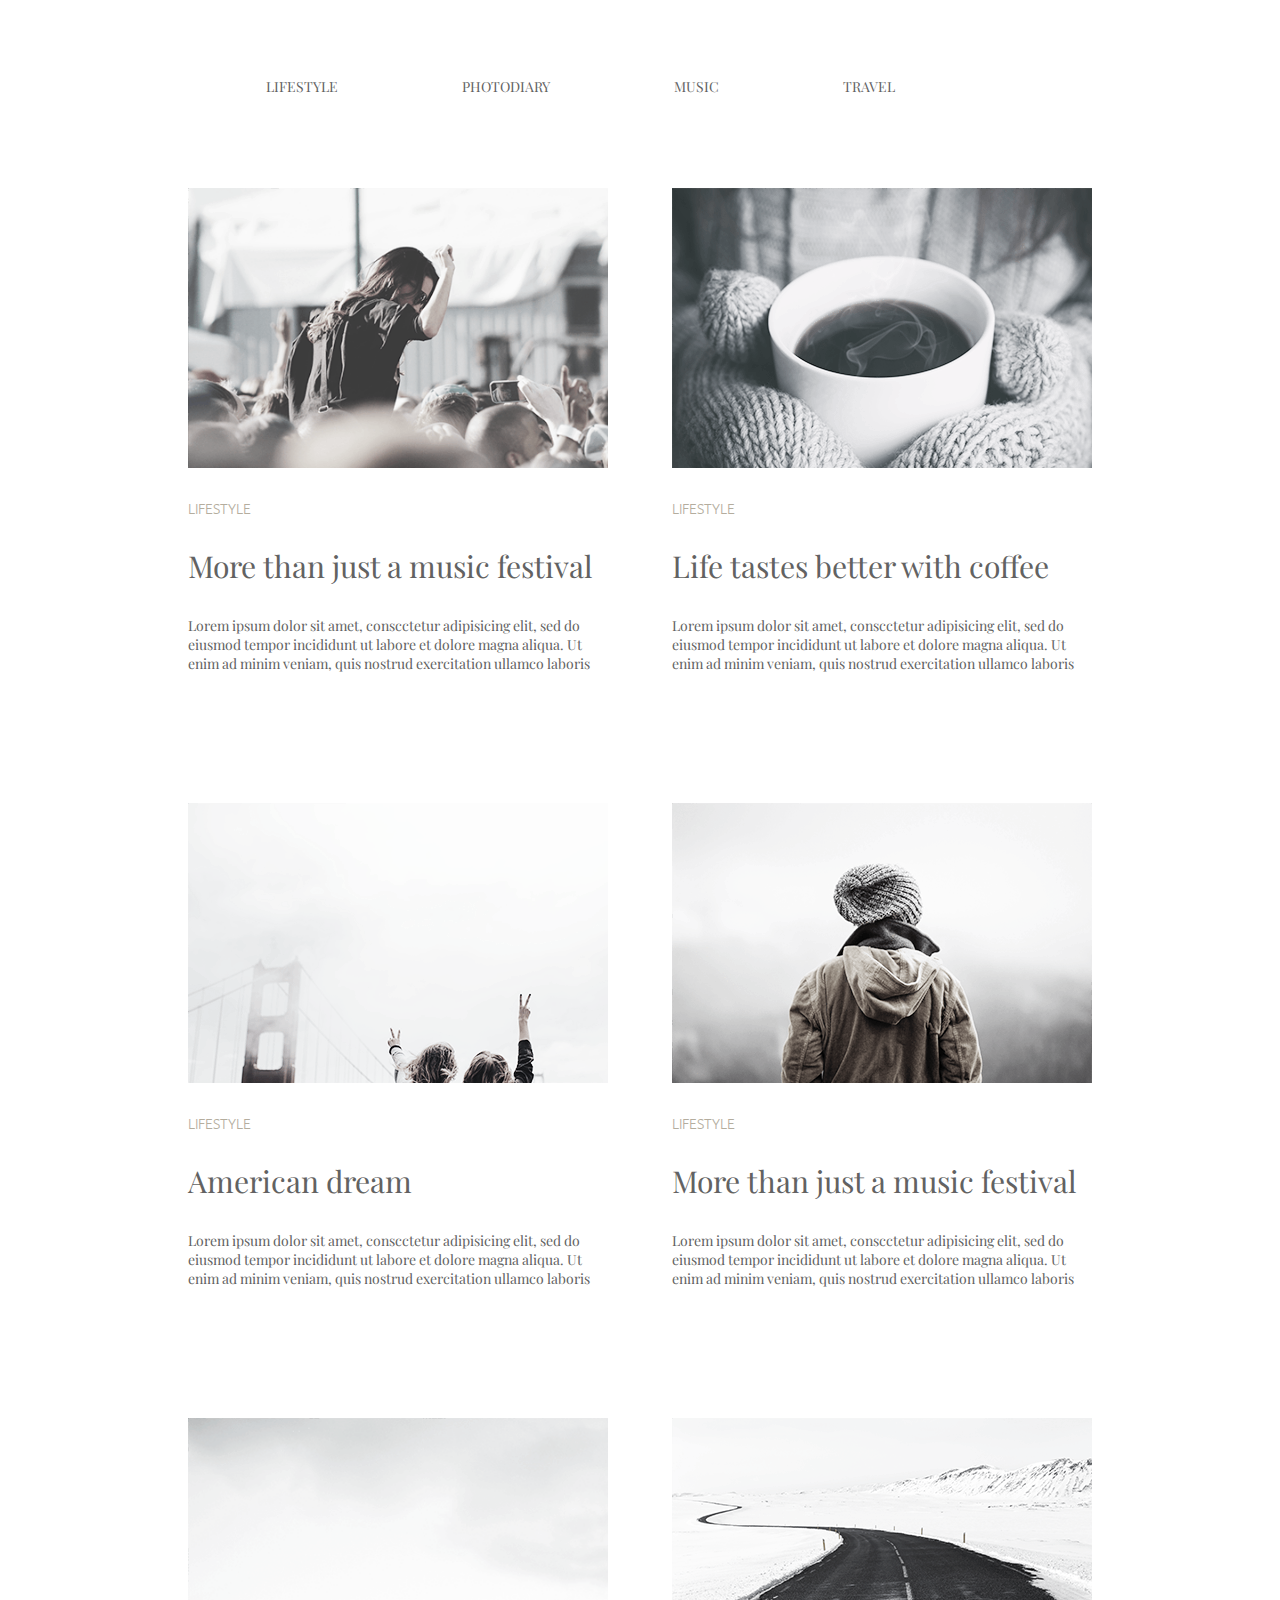
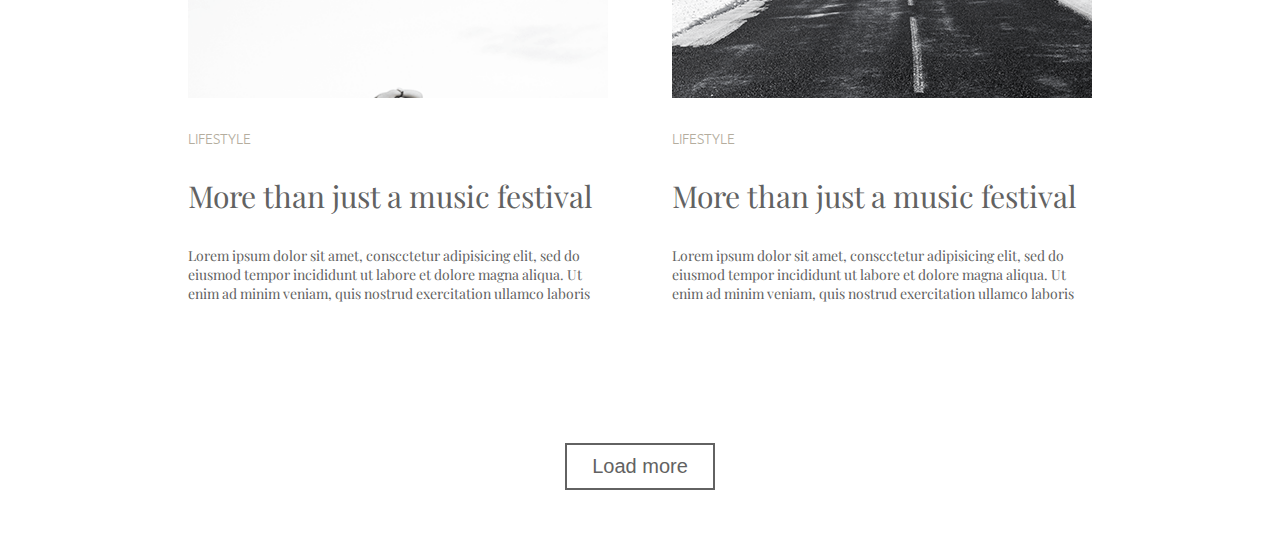
==== lesson_03/index.html @ c51d5363 "added module_3" ====
<!DOCTYPE html>
<html lang="en">
<head>
    <meta charset="UTF-8">
    <meta name="viewport" content="width=device-width, initial-scale=1.0">
    <link rel="stylesheet" href="./css/style.css">
    <title>Homework_03</title>
</head>
<body>
    <header>
        <nav class="menu">
            <div class="container">
                <span class="links"><a class="menu_item_link" href="#">Lifestyle</a></span>
                <span class="links"><a class="menu_item_link" href="#">photodiary</a></span>
                <span class="links"><a class="menu_item_link" href="#">music</a></span>
                <span class="links"><a class="menu_item_link" href="#">Travel</a></span>
    </div>
        </nav>
    </header>

    <main class="main">
        <section class="section">

            <div class="img_wrapper">
            <img class="lifestyle" src="./images/photo1.png" alt="Lifestyle">
        </div>
            <h4 class="subtitle">Lifestyle</h4>
            <h2 class="title">More than just a music festival</h2>
            <p class="main_text">Lorem ipsum dolor sit amet, conscctetur adipisicing elit, sed do eiusmod tempor incididunt ut labore et dolore magna aliqua. Ut enim ad minim veniam, quis nostrud exercitation ullamco laboris</p>

        </section>

        <section class="section">
            <div class="img_wrapper">
            <img class="lifestyle" src="./images/photo2.png" alt="Lifestyle">
        </div>
            <h4 class="subtitle">Lifestyle</h4>
            <h2 class="title">Life tastes better with coffee</h2>
            <p class="main_text">Lorem ipsum dolor sit amet, conscctetur adipisicing elit, sed do eiusmod tempor incididunt ut labore et dolore magna aliqua. Ut enim ad minim veniam, quis nostrud exercitation ullamco laboris</p>

        </section>

        <section class="section">

            <div class="img_wrapper">
            <img class="photodiary" src="./images/photo3.png" alt="photodiary">
        </div>
            <h4 class="subtitle">Lifestyle</h4>
            <h2 class="title">American dream</h2>
            <p class="main_text">Lorem ipsum dolor sit amet, conscctetur adipisicing elit, sed do eiusmod tempor incididunt ut labore et dolore magna aliqua. Ut enim ad minim veniam, quis nostrud exercitation ullamco laboris</p>

        </section>

        <section class="section">
            <div class="img_wrapper">
            <img class="photodiary" src="./images/photo4.png" alt="photodiary">
        </div>
            <h4 class="subtitle">Lifestyle</h4>
            <h2 class="title">More than just a music festival</h2>
            <p class="main_text">Lorem ipsum dolor sit amet, conscctetur adipisicing elit, sed do eiusmod tempor incididunt ut labore et dolore magna aliqua. Ut enim ad minim veniam, quis nostrud exercitation ullamco laboris</p>


        </section>

        <section class="section">

            <div class="img_wrapper">
            <img class="lifestyle" src="./images/photo5.png" alt="Lifestyle">
        </div>
            <h4 class="subtitle">Lifestyle</h4>
            <h2 class="title">More than just a music festival</h2>
            <p class="main_text">Lorem ipsum dolor sit amet, conscctetur adipisicing elit, sed do eiusmod tempor incididunt ut labore et dolore magna aliqua. Ut enim ad minim veniam, quis nostrud exercitation ullamco laboris</p>
        </section>

        <section class="section">

            <div class="img_wrapper">
            <img class="lifestyle" src="./images/photo6.png" alt="Lifestyle">
        </div>
            <h4 class="subtitle">Lifestyle</h4>
            <h2 class="title">More than just a music festival</h2>
            <p class="main_text">Lorem ipsum dolor sit amet, conscctetur adipisicing elit, sed do eiusmod tempor incididunt ut labore et dolore magna aliqua. Ut enim ad minim veniam, quis nostrud exercitation ullamco laboris</p>

        </section>
        <div class="button">
            <button class="button_load"><a class="button_text" href="#">Load more</a></button>
        </div>
    
    </main>
</body>
</html>
---- lesson_03/css/style.css ----
@import "./reset.css";

@import "./header.css";

@import "./main.css";

@import url('https://fonts.googleapis.com/css2?family=Ubuntu:wght@300;400;500;700&display=swap');

@import url('https://fonts.googleapis.com/css2?family=Playfair+Display:wght@400;500;600;700;800;900&family=Ubuntu:wght@300;400;500;700&display=swap');

/* font-family: 'Montserrat', sans-serif; */
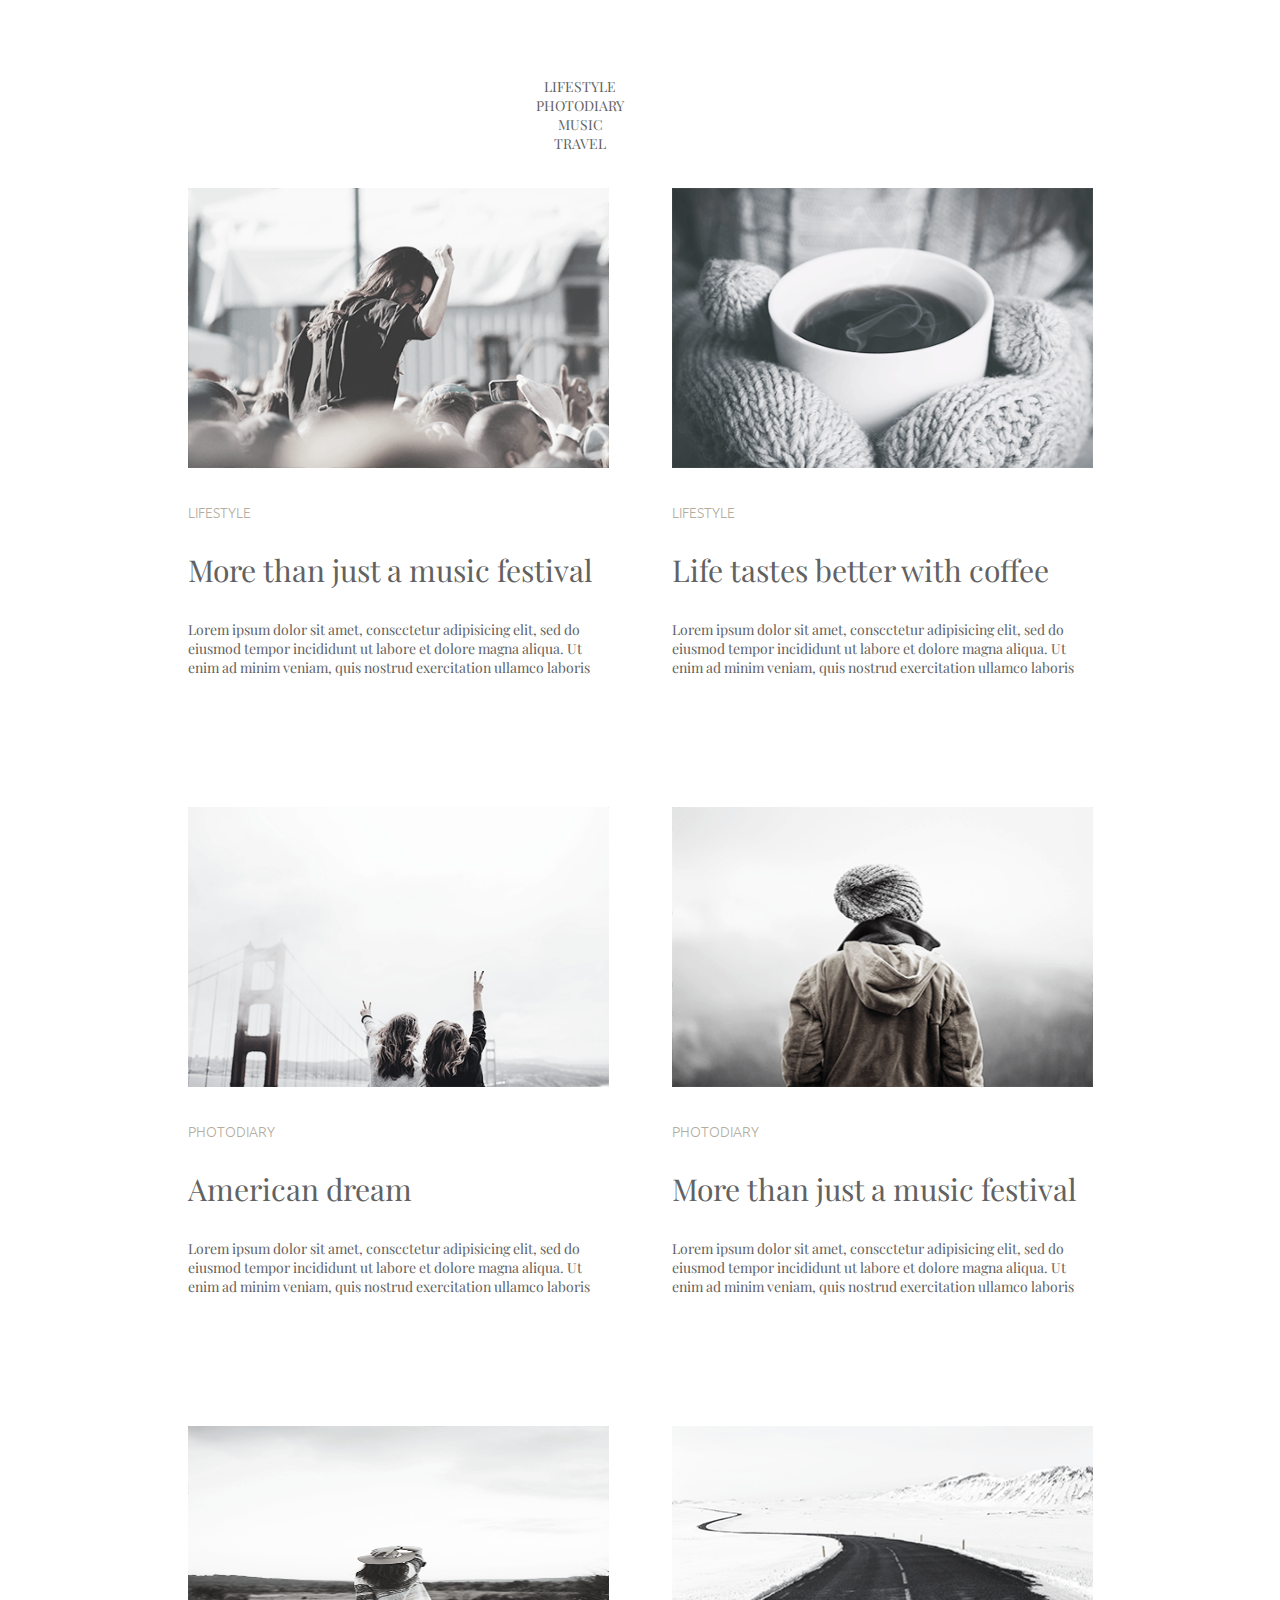
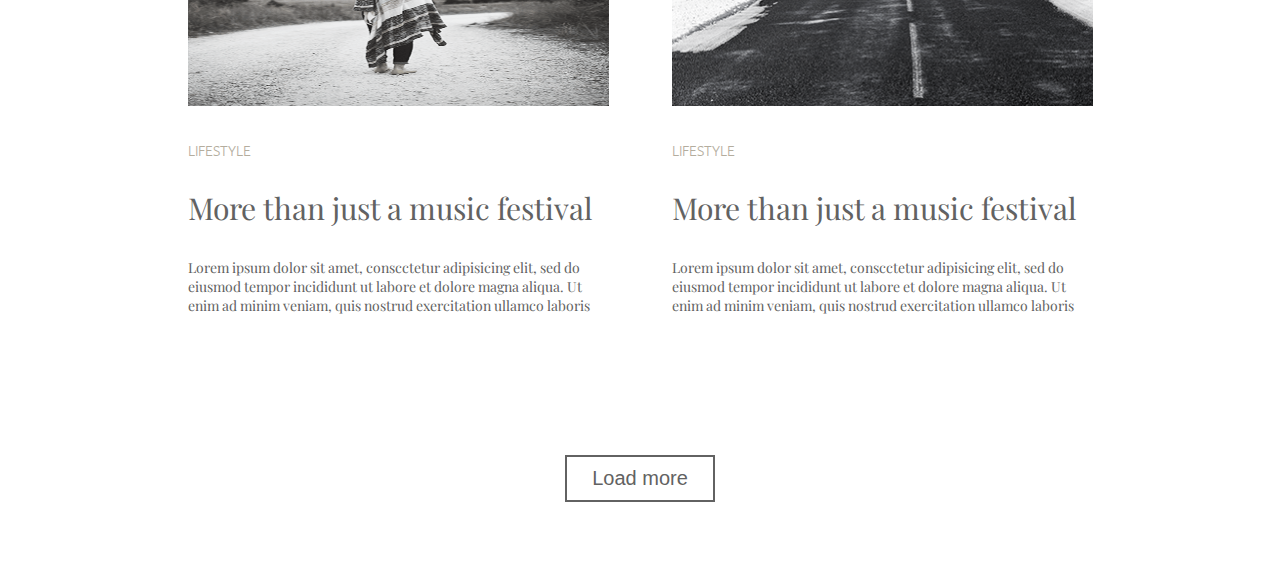
==== commit 212e559d: "added modul_04" ====
--- a/lesson_03/index.html
+++ b/lesson_03/index.html
@@ -10,20 +10,21 @@
     <header>
         <nav class="menu">
             <div class="container">
-                <span class="links"><a class="menu_item_link" href="#">Lifestyle</a></span>
-                <span class="links"><a class="menu_item_link" href="#">photodiary</a></span>
-                <span class="links"><a class="menu_item_link" href="#">music</a></span>
-                <span class="links"><a class="menu_item_link" href="#">Travel</a></span>
+                <ul>
+                <li class="links"><a class="menu_item_link" href="#">Lifestyle</a></li>
+                <li class="links"><a class="menu_item_link" href="#">photodiary</a></li>
+                <li class="links"><a class="menu_item_link" href="#">music</a></li>
+                <li class="links"><a class="menu_item_link" href="#">Travel</a></li>
+            </ul>
     </div>
         </nav>
     </header>
 
     <main class="main">
+        <div class="main_wrapper">
         <section class="section">
 
-            <div class="img_wrapper">
-            <img class="lifestyle" src="./images/photo1.png" alt="Lifestyle">
-        </div>
+            <img class="images" src="./images/photo1.png" alt="Lifestyle">
             <h4 class="subtitle">Lifestyle</h4>
             <h2 class="title">More than just a music festival</h2>
             <p class="main_text">Lorem ipsum dolor sit amet, conscctetur adipisicing elit, sed do eiusmod tempor incididunt ut labore et dolore magna aliqua. Ut enim ad minim veniam, quis nostrud exercitation ullamco laboris</p>
@@ -31,9 +32,8 @@
         </section>
 
         <section class="section">
-            <div class="img_wrapper">
-            <img class="lifestyle" src="./images/photo2.png" alt="Lifestyle">
-        </div>
+
+            <img class="images" src="./images/photo2.png" alt="Lifestyle">
             <h4 class="subtitle">Lifestyle</h4>
             <h2 class="title">Life tastes better with coffee</h2>
             <p class="main_text">Lorem ipsum dolor sit amet, conscctetur adipisicing elit, sed do eiusmod tempor incididunt ut labore et dolore magna aliqua. Ut enim ad minim veniam, quis nostrud exercitation ullamco laboris</p>
@@ -42,20 +42,16 @@
 
         <section class="section">
 
-            <div class="img_wrapper">
-            <img class="photodiary" src="./images/photo3.png" alt="photodiary">
-        </div>
-            <h4 class="subtitle">Lifestyle</h4>
+            <img class="images" src="./images/photo3.png" alt="photodiary">
+            <h4 class="subtitle">Photodiary</h4>
             <h2 class="title">American dream</h2>
             <p class="main_text">Lorem ipsum dolor sit amet, conscctetur adipisicing elit, sed do eiusmod tempor incididunt ut labore et dolore magna aliqua. Ut enim ad minim veniam, quis nostrud exercitation ullamco laboris</p>
 
         </section>
 
         <section class="section">
-            <div class="img_wrapper">
-            <img class="photodiary" src="./images/photo4.png" alt="photodiary">
-        </div>
-            <h4 class="subtitle">Lifestyle</h4>
+            <img class="images" src="./images/photo4.png" alt="photodiary">
+            <h4 class="subtitle">Photodiary</h4>
             <h2 class="title">More than just a music festival</h2>
             <p class="main_text">Lorem ipsum dolor sit amet, conscctetur adipisicing elit, sed do eiusmod tempor incididunt ut labore et dolore magna aliqua. Ut enim ad minim veniam, quis nostrud exercitation ullamco laboris</p>
 
@@ -64,9 +60,7 @@
 
         <section class="section">
 
-            <div class="img_wrapper">
-            <img class="lifestyle" src="./images/photo5.png" alt="Lifestyle">
-        </div>
+            <img class="images" src="./images/photo5.png" alt="Lifestyle">
             <h4 class="subtitle">Lifestyle</h4>
             <h2 class="title">More than just a music festival</h2>
             <p class="main_text">Lorem ipsum dolor sit amet, conscctetur adipisicing elit, sed do eiusmod tempor incididunt ut labore et dolore magna aliqua. Ut enim ad minim veniam, quis nostrud exercitation ullamco laboris</p>
@@ -74,19 +68,22 @@
 
         <section class="section">
 
-            <div class="img_wrapper">
-            <img class="lifestyle" src="./images/photo6.png" alt="Lifestyle">
-        </div>
+            <img class="images" src="./images/photo6.png" alt="Lifestyle">
             <h4 class="subtitle">Lifestyle</h4>
             <h2 class="title">More than just a music festival</h2>
             <p class="main_text">Lorem ipsum dolor sit amet, conscctetur adipisicing elit, sed do eiusmod tempor incididunt ut labore et dolore magna aliqua. Ut enim ad minim veniam, quis nostrud exercitation ullamco laboris</p>
 
         </section>
+    </div>
+    </main>
+
+    <footer class="footer">
+
         <div class="button">
-            <button class="button_load"><a class="button_text" href="#">Load more</a></button>
+            <button class="button_load">Load more</button>
         </div>
-    
-    </main>
+        
+    </footer>
 </body>
 </html>
 
--- a/lesson_03/css/style.css
+++ b/lesson_03/css/style.css
@@ -4,6 +4,8 @@
 
 @import "./main.css";
 
+@import "./footer.css";
+
 @import url('https://fonts.googleapis.com/css2?family=Ubuntu:wght@300;400;500;700&display=swap');
 
 @import url('https://fonts.googleapis.com/css2?family=Playfair+Display:wght@400;500;600;700;800;900&family=Ubuntu:wght@300;400;500;700&display=swap');
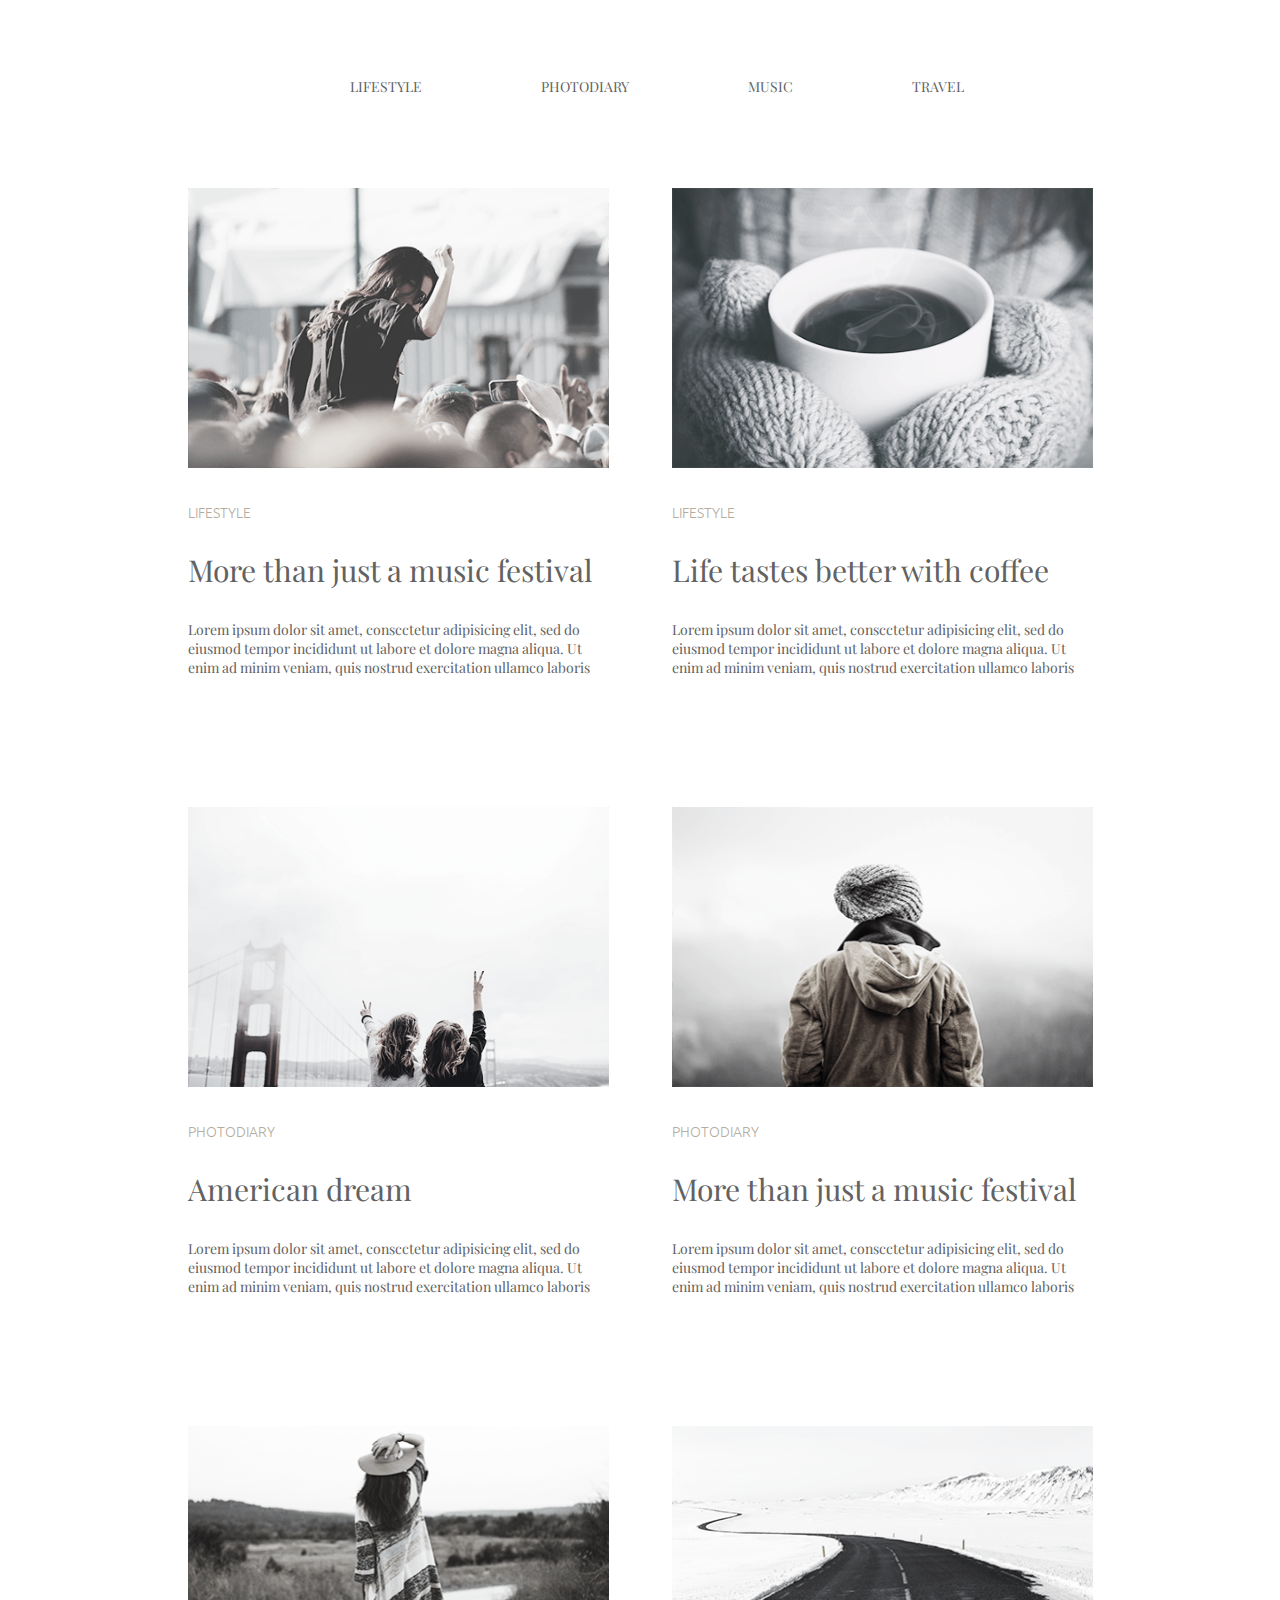
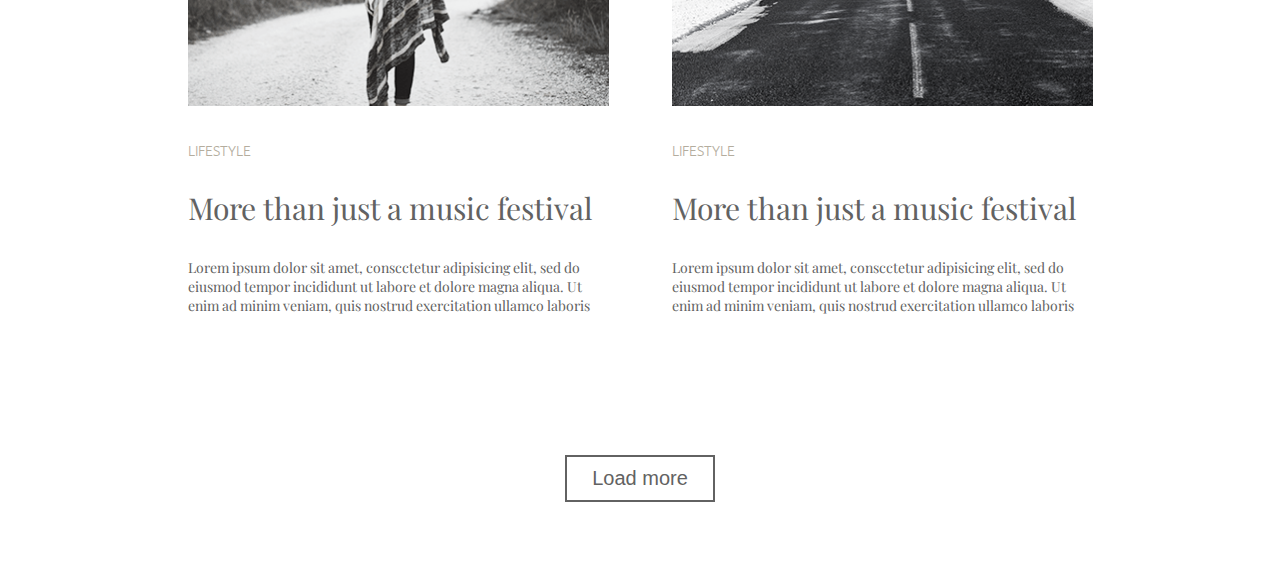
==== commit cd956b7c: "redacted modul_03" ====
--- a/lesson_03/index.html
+++ b/lesson_03/index.html
@@ -9,14 +9,12 @@
 <body>
     <header>
         <nav class="menu">
-            <div class="container">
-                <ul>
+                <ul class="menu_list">
                 <li class="links"><a class="menu_item_link" href="#">Lifestyle</a></li>
                 <li class="links"><a class="menu_item_link" href="#">photodiary</a></li>
                 <li class="links"><a class="menu_item_link" href="#">music</a></li>
                 <li class="links"><a class="menu_item_link" href="#">Travel</a></li>
             </ul>
-    </div>
         </nav>
     </header>
 
